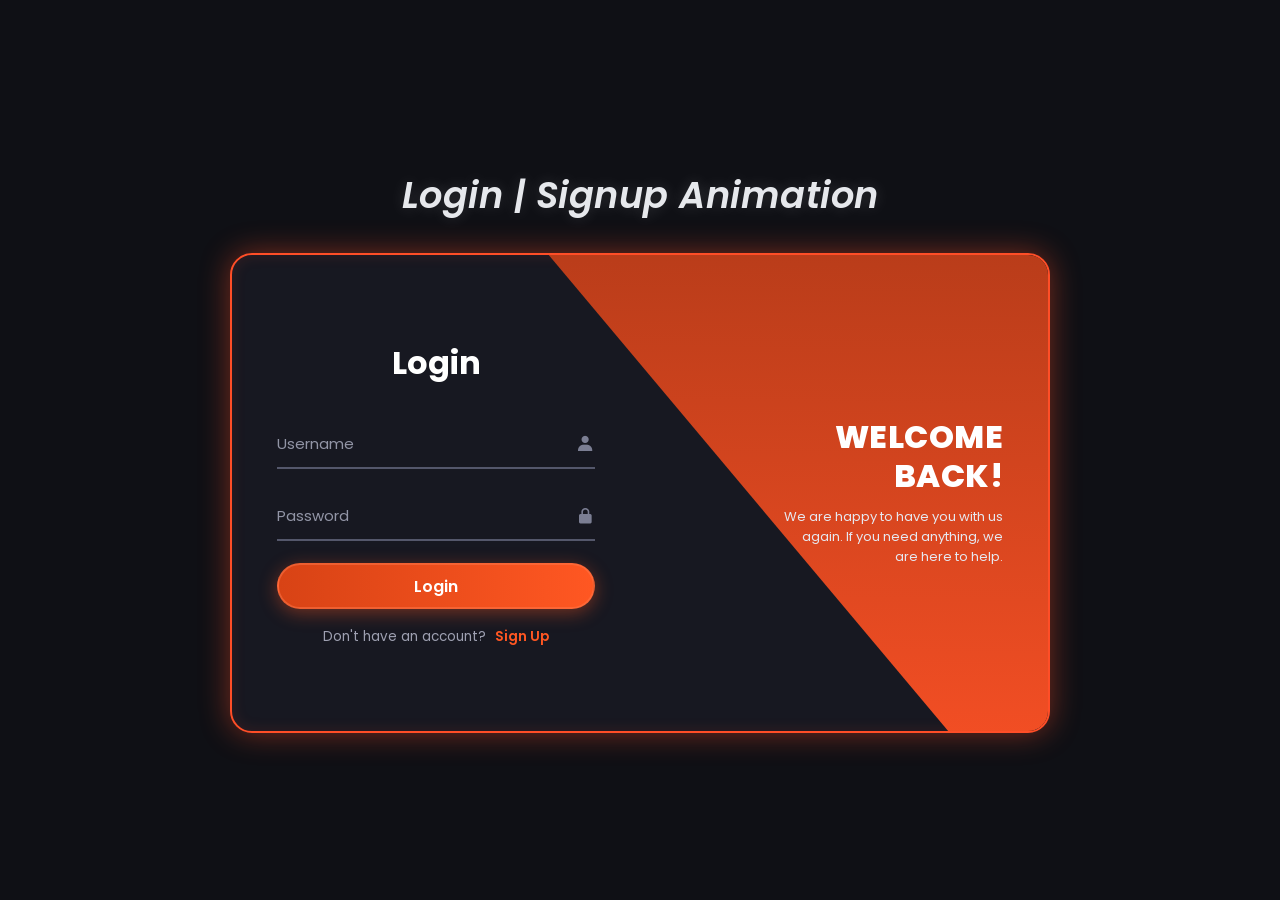
==== design one/index.html @ ea878fec "Add animated login & signup page matching TikTok design without text overflow" ====
<!DOCTYPE html>
<html lang="en">
<head>
    <meta charset="UTF-8">
    <meta name="viewport" content="width=device-width, initial-scale=1.0">
    <title>Animated Login & Signup Form | PaulCodes</title>
    <!-- Boxicons for Input Icons -->
    <link href="https://unpkg.com/boxicons@2.1.4/css/boxicons.min.css" rel="stylesheet">
    <!-- Google Fonts: Poppins -->
    <link rel="preconnect" href="https://fonts.googleapis.com">
    <link rel="preconnect" href="https://fonts.gstatic.com" crossorigin>
    <link href="https://fonts.googleapis.com/css2?family=Poppins:wght@300;400;500;600;700;800&display=swap" rel="stylesheet">
    <link rel="stylesheet" href="style.css">
</head>
<body>

    <div class="wrapper">
        <h1 class="header-title">Login | Signup Animation</h1>

        <div class="container" id="container">
            <!-- Curved Animated Background Shapes -->
            <div class="curved-shape"></div>
            <div class="curved-shape2"></div>

            <!-- ================= LOGIN FORM ================= -->
            <div class="form-box Login">
                <h2 class="animation" style="--li: 0s; --lo: 0.5s;">Login</h2>
                <form action="#" onsubmit="event.preventDefault();">
                    <div class="input-box animation" style="--li: 0.1s; --lo: 0.4s;">
                        <input type="text" id="loginUsername" required spellcheck="false" autocomplete="off">
                        <label for="loginUsername">Username</label>
                        <i class='bx bxs-user'></i>
                    </div>

                    <div class="input-box animation" style="--li: 0.2s; --lo: 0.3s;">
                        <input type="password" id="loginPassword" required autocomplete="off">
                        <label for="loginPassword">Password</label>
                        <i class='bx bxs-lock-alt'></i>
                    </div>

                    <div class="btn-box animation" style="--li: 0.3s; --lo: 0.2s;">
                        <button type="submit" class="btn">Login</button>
                    </div>

                    <div class="logreg-link animation" style="--li: 0.4s; --lo: 0.1s;">
                        <p>Don't have an account?</p>
                        <a href="javascript:void(0)" class="SignUpLink">Sign Up</a>
                    </div>
                </form>
            </div>

            <!-- ================= LOGIN INFO TEXT (RIGHT SIDE) ================= -->
            <div class="info-text Login">
                <h2 class="animation" style="--li: 0s; --lo: 0.3s;">WELCOME<br>BACK!</h2>
                <p class="animation" style="--li: 0.15s; --lo: 0.15s;">
                    We are happy to have you with us again. If you need anything, we are here to help.
                </p>
            </div>

            <!-- ================= REGISTER FORM ================= -->
            <div class="form-box Register">
                <h2 class="animation" style="--li: 0s; --lo: 0.6s;">Register</h2>
                <form action="#" onsubmit="event.preventDefault();">
                    <div class="input-box animation" style="--li: 0.1s; --lo: 0.5s;">
                        <input type="text" id="regUsername" required spellcheck="false" autocomplete="off">
                        <label for="regUsername">Username</label>
                        <i class='bx bxs-user'></i>
                    </div>

                    <div class="input-box animation" style="--li: 0.2s; --lo: 0.4s;">
                        <input type="email" id="regEmail" required spellcheck="false" autocomplete="off">
                        <label for="regEmail">Email</label>
                        <i class='bx bxs-envelope'></i>
                    </div>

                    <div class="input-box animation" style="--li: 0.3s; --lo: 0.3s;">
                        <input type="password" id="regPassword" required autocomplete="off">
                        <label for="regPassword">Password</label>
                        <i class='bx bxs-lock-alt'></i>
                    </div>

                    <div class="btn-box animation" style="--li: 0.4s; --lo: 0.2s;">
                        <button type="submit" class="btn">Register</button>
                    </div>

                    <div class="logreg-link animation" style="--li: 0.5s; --lo: 0.1s;">
                        <p>Already have an account?</p>
                        <a href="javascript:void(0)" class="SignInLink">Sign In</a>
                    </div>
                </form>
            </div>

            <!-- ================= REGISTER INFO TEXT (LEFT SIDE) ================= -->
            <div class="info-text Register">
                <h2 class="animation" style="--li: 0s; --lo: 0.3s;">WELCOME!</h2>
                <p class="animation" style="--li: 0.15s; --lo: 0.15s;">
                    We're delighted to have you here. If you need any assistance, feel free to reach out.
                </p>
            </div>
        </div>
    </div>

    <script src="script.js"></script>
</body>
</html>
---- design one/style.css ----
* {
    margin: 0;
    padding: 0;
    box-sizing: border-box;
    font-family: 'Poppins', sans-serif;
}

body {
    display: flex;
    justify-content: center;
    align-items: center;
    min-height: 100vh;
    background: #0f1015;
    overflow: hidden;
    color: #fff;
}

.wrapper {
    display: flex;
    flex-direction: column;
    align-items: center;
    gap: 30px;
    width: 100%;
    padding: 20px;
}

.header-title {
    font-size: 2.3rem;
    font-weight: 600;
    font-style: italic;
    color: #e6e8ec;
    letter-spacing: 0.5px;
    text-shadow: 0 0 15px rgba(255, 255, 255, 0.15);
}

/* ================= CONTAINER ================= */
.container {
    position: relative;
    width: 820px;
    height: 480px;
    background: #171821;
    border: 2.5px solid #ff4e27;
    box-shadow: 0 0 30px rgba(255, 78, 39, 0.45), 
                inset 0 0 15px rgba(255, 78, 39, 0.12);
    border-radius: 22px;
    overflow: hidden;
}

/* ================= CURVED ANIMATED BACKGROUND SHAPES ================= */
.curved-shape {
    position: absolute;
    right: 0;
    top: -5px;
    height: 600px;
    width: 850px;
    background: linear-gradient(135deg, #1f0e08 0%, #9e3415 42%, #ff5226 100%);
    transform: rotate(10deg) skewY(40deg);
    transform-origin: bottom right;
    transition: 1.2s cubic-bezier(0.65, 0, 0.35, 1);
    transition-delay: 1.0s;
    z-index: 1;
}

.container.active .curved-shape {
    transform: rotate(0deg) skewY(0deg);
    transition-delay: 0.3s;
}

.curved-shape2 {
    position: absolute;
    left: 260px;
    top: 100%;
    height: 700px;
    width: 850px;
    background: #171821;
    border-top: 3px solid #ff4e27;
    transform: rotate(0deg) skewY(0deg);
    transform-origin: bottom left;
    transition: 1.2s cubic-bezier(0.65, 0, 0.35, 1);
    transition-delay: 0.3s;
    z-index: 2;
}

.container.active .curved-shape2 {
    transform: rotate(-11deg) skewY(-41deg);
    transition-delay: 0.9s;
}

/* ================= FORM BOXES ================= */
.form-box {
    position: absolute;
    top: 0;
    width: 50%;
    height: 100%;
    display: flex;
    flex-direction: column;
    justify-content: center;
    padding: 0 45px;
    z-index: 10;
    overflow: hidden;
}

.form-box.Login {
    left: 0;
}

.form-box.Register {
    right: 0;
    pointer-events: none;
}

.container.active .form-box.Register {
    pointer-events: auto;
}

.container.active .form-box.Login {
    pointer-events: none;
}

.form-box h2 {
    font-size: 32px;
    color: #ffffff;
    text-align: center;
    font-weight: 700;
    margin-bottom: 10px;
}

/* Input Fields with Floating Underlines */
.input-box {
    position: relative;
    width: 100%;
    height: 50px;
    border-bottom: 2px solid #54576b;
    margin: 22px 0;
    transition: border-color 0.3s;
}

.input-box input {
    width: 100%;
    height: 100%;
    background: transparent;
    border: none;
    outline: none;
    font-size: 15px;
    color: #ffffff;
    font-weight: 500;
    padding-right: 28px;
}

.input-box label {
    position: absolute;
    top: 50%;
    left: 0;
    transform: translateY(-50%);
    font-size: 15px;
    color: #9295a6;
    pointer-events: none;
    transition: 0.3s cubic-bezier(0.4, 0, 0.2, 1);
}

.input-box input:focus ~ label,
.input-box input:valid ~ label {
    top: -5px;
    font-size: 12px;
    color: #ff6838;
}

.input-box input:focus {
    border-bottom-color: #ff6838;
}

.input-box i {
    position: absolute;
    top: 50%;
    right: 0;
    transform: translateY(-50%);
    font-size: 19px;
    color: #7b7e93;
    transition: 0.3s ease;
}

.input-box input:focus ~ i,
.input-box input:valid ~ i {
    color: #ff6838;
}

/* Button with Orange Glow Pill Gradient */
.btn-box {
    margin-top: 15px;
    width: 100%;
}

.btn {
    width: 100%;
    height: 46px;
    background: linear-gradient(90deg, #d84315, #ff5722);
    border: 2px solid rgba(255, 120, 75, 0.5);
    outline: none;
    border-radius: 40px;
    cursor: pointer;
    font-size: 16px;
    color: #ffffff;
    font-weight: 600;
    box-shadow: 0 4px 18px rgba(255, 87, 34, 0.4);
    transition: 0.3s ease;
}

.btn:hover {
    box-shadow: 0 6px 24px rgba(255, 87, 34, 0.7);
    transform: translateY(-2px);
}

.btn:active {
    transform: translateY(0);
}

/* Links to switch form */
.logreg-link {
    font-size: 13.5px;
    text-align: center;
    margin-top: 18px;
}

.logreg-link p {
    color: #9ea0b1;
    display: inline-block;
    margin-right: 5px;
}

.logreg-link a {
    color: #ff5722;
    text-decoration: none;
    font-weight: 600;
    transition: color 0.3s;
}

.logreg-link a:hover {
    text-decoration: underline;
    color: #ff784e;
}

/* ================= INFO TEXT PANELS ================= */
.info-text {
    position: absolute;
    top: 0;
    width: 50%;
    height: 100%;
    display: flex;
    flex-direction: column;
    justify-content: center;
    z-index: 10;
    pointer-events: none;
    overflow: hidden;
}

/* Login Info: Confined to the right half and right-aligned to prevent any overlap */
.info-text.Login {
    right: 0;
    text-align: right;
    padding: 0 45px 0 20px;
    align-items: flex-end;
}

/* Register Info: Confined to the left half and left-aligned */
.info-text.Register {
    left: 0;
    text-align: left;
    padding: 0 20px 0 45px;
    align-items: flex-start;
}

.info-text h2 {
    font-size: 32px;
    color: #ffffff;
    line-height: 1.2;
    font-weight: 800;
    letter-spacing: 0.5px;
    margin-bottom: 12px;
    text-transform: uppercase;
}

.info-text p {
    font-size: 13px;
    color: #e6e8f0;
    line-height: 1.55;
    max-width: 220px;
}

/* ================= STAGGERED ENTRANCE & EXIT ANIMATIONS ================= */
.form-box.Login .animation {
    transform: translateX(0);
    opacity: 1;
    filter: blur(0);
    transition: 0.7s ease;
    transition-delay: calc(0.1s + var(--li, 0s));
}

.container.active .form-box.Login .animation {
    transform: translateX(-120%);
    opacity: 0;
    filter: blur(10px);
    transition-delay: calc(0.05s + var(--lo, 0s));
}

.info-text.Login .animation {
    transform: translateX(0);
    opacity: 1;
    filter: blur(0);
    transition: 0.7s ease;
    transition-delay: calc(0.1s + var(--li, 0s));
}

.container.active .info-text.Login .animation {
    transform: translateX(120%);
    opacity: 0;
    filter: blur(10px);
    transition-delay: calc(0.05s + var(--lo, 0s));
}

.form-box.Register .animation {
    transform: translateX(120%);
    opacity: 0;
    filter: blur(10px);
    transition: 0.7s ease;
    transition-delay: calc(0.05s + var(--lo, 0s));
}

.container.active .form-box.Register .animation {
    transform: translateX(0%);
    opacity: 1;
    filter: blur(0);
    transition-delay: calc(0.1s + var(--li, 0s));
}

.info-text.Register .animation {
    transform: translateX(-120%);
    opacity: 0;
    filter: blur(10px);
    transition: 0.7s ease;
    transition-delay: calc(0.05s + var(--lo, 0s));
}

.container.active .info-text.Register .animation {
    transform: translateX(0);
    opacity: 1;
    filter: blur(0);
    transition-delay: calc(0.1s + var(--li, 0s));
}

/* ================= RESPONSIVE ================= */
@media (max-width: 860px) {
    .container {
        width: 100%;
        max-width: 480px;
        height: 600px;
    }

    .form-box,
    .info-text {
        width: 100%;
        padding: 0 30px;
    }

    .info-text {
        display: none;
    }
}
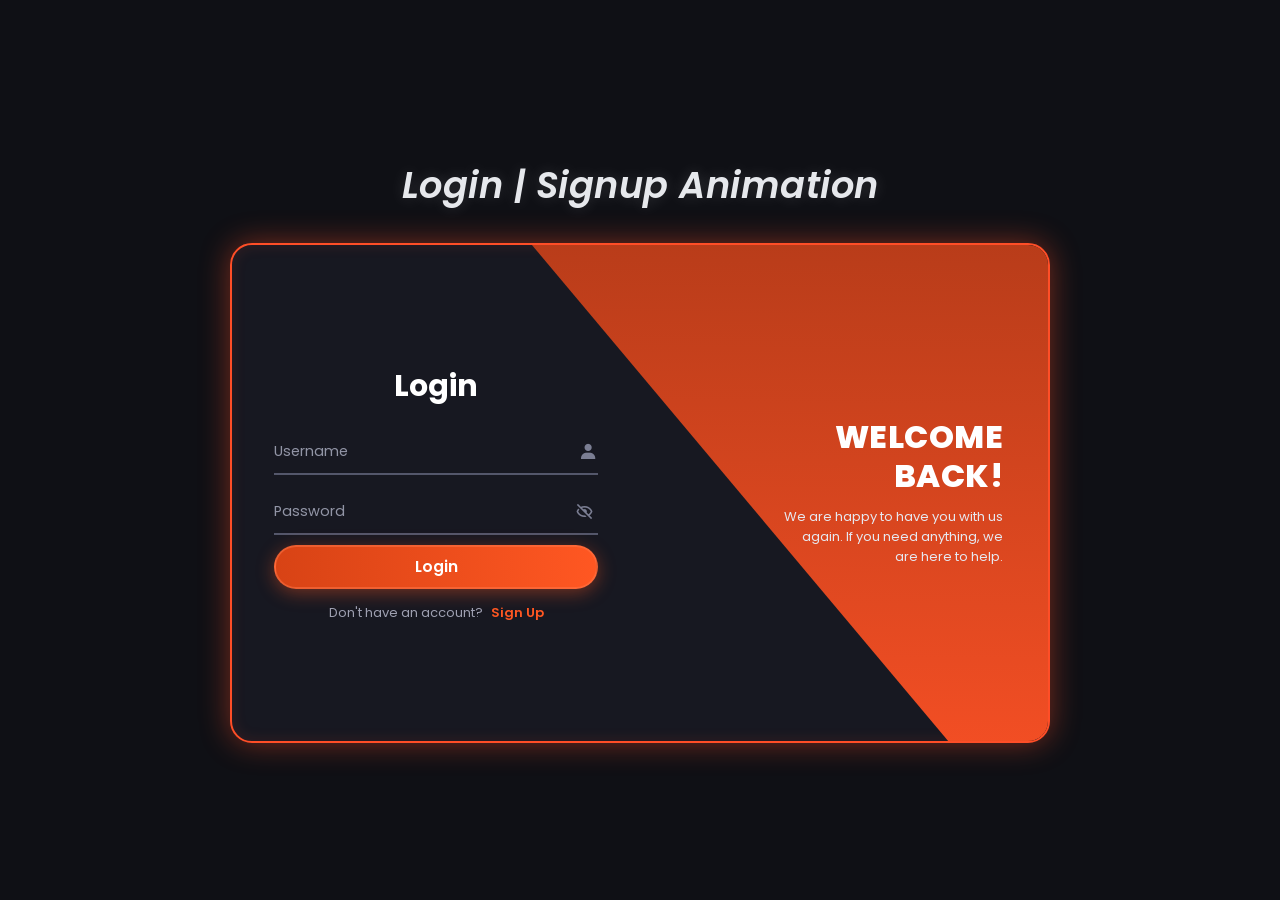
==== commit b27f321a: "Implement secure authorization: PBKDF2-SHA256, password strength policy, brute force lockout, and vi" ====
--- a/design one/index.html
+++ b/design one/index.html
@@ -3,7 +3,7 @@
 <head>
     <meta charset="UTF-8">
     <meta name="viewport" content="width=device-width, initial-scale=1.0">
-    <title>Animated Login & Signup Form | PaulCodes</title>
+    <title>Secure Animated Login & Signup Form | PaulCodes</title>
     <!-- Boxicons for Input Icons -->
     <link href="https://unpkg.com/boxicons@2.1.4/css/boxicons.min.css" rel="stylesheet">
     <!-- Google Fonts: Poppins -->
@@ -13,6 +13,12 @@
     <link rel="stylesheet" href="style.css">
 </head>
 <body>
+
+    <!-- Notification Toast -->
+    <div id="toast" class="toast" role="alert" aria-live="assertive">
+        <i id="toastIcon" class='bx bx-info-circle'></i>
+        <span id="toastMsg">Notification message</span>
+    </div>
 
     <div class="wrapper">
         <h1 class="header-title">Login | Signup Animation</h1>
@@ -25,21 +31,27 @@
             <!-- ================= LOGIN FORM ================= -->
             <div class="form-box Login">
                 <h2 class="animation" style="--li: 0s; --lo: 0.5s;">Login</h2>
-                <form action="#" onsubmit="event.preventDefault();">
+                <form id="loginForm" action="#" novalidate>
                     <div class="input-box animation" style="--li: 0.1s; --lo: 0.4s;">
-                        <input type="text" id="loginUsername" required spellcheck="false" autocomplete="off">
+                        <input type="text" id="loginUsername" required spellcheck="false" autocomplete="username">
                         <label for="loginUsername">Username</label>
                         <i class='bx bxs-user'></i>
                     </div>
 
                     <div class="input-box animation" style="--li: 0.2s; --lo: 0.3s;">
-                        <input type="password" id="loginPassword" required autocomplete="off">
+                        <input type="password" id="loginPassword" required autocomplete="current-password">
                         <label for="loginPassword">Password</label>
-                        <i class='bx bxs-lock-alt'></i>
+                        <i class='bx bx-hide toggle-pass' id="toggleLoginPass" title="Toggle password visibility" role="button" tabindex="0"></i>
+                    </div>
+
+                    <!-- Brute-force Lockout Alert -->
+                    <div id="lockoutNotice" class="lockout-notice" style="display: none;">
+                        <i class='bx bxs-error-circle'></i>
+                        <span id="lockoutTimer">Account locked. Wait 30s.</span>
                     </div>
 
                     <div class="btn-box animation" style="--li: 0.3s; --lo: 0.2s;">
-                        <button type="submit" class="btn">Login</button>
+                        <button type="submit" id="btnLogin" class="btn">Login</button>
                     </div>
 
                     <div class="logreg-link animation" style="--li: 0.4s; --lo: 0.1s;">
@@ -60,30 +72,41 @@
             <!-- ================= REGISTER FORM ================= -->
             <div class="form-box Register">
                 <h2 class="animation" style="--li: 0s; --lo: 0.6s;">Register</h2>
-                <form action="#" onsubmit="event.preventDefault();">
-                    <div class="input-box animation" style="--li: 0.1s; --lo: 0.5s;">
-                        <input type="text" id="regUsername" required spellcheck="false" autocomplete="off">
+                <form id="registerForm" action="#" novalidate>
+                    <div class="input-box animation" style="--li: 0.08s; --lo: 0.5s;">
+                        <input type="text" id="regUsername" required spellcheck="false" autocomplete="username">
                         <label for="regUsername">Username</label>
                         <i class='bx bxs-user'></i>
                     </div>
 
-                    <div class="input-box animation" style="--li: 0.2s; --lo: 0.4s;">
-                        <input type="email" id="regEmail" required spellcheck="false" autocomplete="off">
+                    <div class="input-box animation" style="--li: 0.16s; --lo: 0.4s;">
+                        <input type="email" id="regEmail" required spellcheck="false" autocomplete="email">
                         <label for="regEmail">Email</label>
                         <i class='bx bxs-envelope'></i>
                     </div>
 
-                    <div class="input-box animation" style="--li: 0.3s; --lo: 0.3s;">
-                        <input type="password" id="regPassword" required autocomplete="off">
+                    <div class="input-box password-box animation" style="--li: 0.24s; --lo: 0.3s;">
+                        <input type="password" id="regPassword" required autocomplete="new-password">
                         <label for="regPassword">Password</label>
-                        <i class='bx bxs-lock-alt'></i>
+                        <i class='bx bx-hide toggle-pass' id="toggleRegPass" title="Toggle password visibility" role="button" tabindex="0"></i>
+                    </div>
+
+                    <!-- Password Strength Meter -->
+                    <div id="strengthContainer" class="strength-container animation" style="--li: 0.32s; --lo: 0.25s;">
+                        <div class="strength-bar-track">
+                            <div id="strengthBar" class="strength-bar"></div>
+                        </div>
+                        <div class="strength-meta">
+                            <span id="strengthLabel" class="strength-label">Strength: None</span>
+                            <span id="strengthHint" class="strength-hint">Min 8 chars, A-Z, 0-9, symbol</span>
+                        </div>
                     </div>
 
                     <div class="btn-box animation" style="--li: 0.4s; --lo: 0.2s;">
-                        <button type="submit" class="btn">Register</button>
+                        <button type="submit" id="btnRegister" class="btn">Register</button>
                     </div>
 
-                    <div class="logreg-link animation" style="--li: 0.5s; --lo: 0.1s;">
+                    <div class="logreg-link animation" style="--li: 0.48s; --lo: 0.1s;">
                         <p>Already have an account?</p>
                         <a href="javascript:void(0)" class="SignInLink">Sign In</a>
                     </div>
@@ -97,6 +120,19 @@
                     We're delighted to have you here. If you need any assistance, feel free to reach out.
                 </p>
             </div>
+
+            <!-- ================= AUTHENTICATED ACTIVE SESSION VIEW ================= -->
+            <div id="authSuccessOverlay" class="auth-overlay" style="display: none;">
+                <div class="auth-card">
+                    <i class='bx bxs-check-shield auth-shield-icon'></i>
+                    <h2>Authorization Verified</h2>
+                    <p class="auth-user-msg">Welcome back, <strong id="authUsername">User</strong>!</p>
+                    <div class="auth-meta-badge">
+                        <span class="auth-dot"></span> Secure Session Active (PBKDF2-SHA256)
+                    </div>
+                    <button id="btnLogout" class="btn btn-logout">Sign Out</button>
+                </div>
+            </div>
         </div>
     </div>
 
--- a/design one/style.css
+++ b/design one/style.css
@@ -37,7 +37,7 @@
 .container {
     position: relative;
     width: 820px;
-    height: 480px;
+    height: 500px;
     background: #171821;
     border: 2.5px solid #ff4e27;
     box-shadow: 0 0 30px rgba(255, 78, 39, 0.45), 
@@ -51,8 +51,8 @@
     position: absolute;
     right: 0;
     top: -5px;
-    height: 600px;
-    width: 850px;
+    height: 620px;
+    width: 860px;
     background: linear-gradient(135deg, #1f0e08 0%, #9e3415 42%, #ff5226 100%);
     transform: rotate(10deg) skewY(40deg);
     transform-origin: bottom right;
@@ -70,8 +70,8 @@
     position: absolute;
     left: 260px;
     top: 100%;
-    height: 700px;
-    width: 850px;
+    height: 720px;
+    width: 860px;
     background: #171821;
     border-top: 3px solid #ff4e27;
     transform: rotate(0deg) skewY(0deg);
@@ -95,7 +95,7 @@
     display: flex;
     flex-direction: column;
     justify-content: center;
-    padding: 0 45px;
+    padding: 0 42px;
     z-index: 10;
     overflow: hidden;
 }
@@ -118,20 +118,20 @@
 }
 
 .form-box h2 {
-    font-size: 32px;
+    font-size: 30px;
     color: #ffffff;
     text-align: center;
     font-weight: 700;
-    margin-bottom: 10px;
+    margin-bottom: 6px;
 }
 
 /* Input Fields with Floating Underlines */
 .input-box {
     position: relative;
     width: 100%;
-    height: 50px;
+    height: 46px;
     border-bottom: 2px solid #54576b;
-    margin: 22px 0;
+    margin: 14px 0 6px;
     transition: border-color 0.3s;
 }
 
@@ -141,10 +141,10 @@
     background: transparent;
     border: none;
     outline: none;
-    font-size: 15px;
+    font-size: 14.5px;
     color: #ffffff;
     font-weight: 500;
-    padding-right: 28px;
+    padding-right: 32px;
 }
 
 .input-box label {
@@ -152,16 +152,17 @@
     top: 50%;
     left: 0;
     transform: translateY(-50%);
-    font-size: 15px;
+    font-size: 14.5px;
     color: #9295a6;
     pointer-events: none;
     transition: 0.3s cubic-bezier(0.4, 0, 0.2, 1);
 }
 
 .input-box input:focus ~ label,
-.input-box input:valid ~ label {
+.input-box input:valid ~ label,
+.input-box.has-val label {
     top: -5px;
-    font-size: 12px;
+    font-size: 11.5px;
     color: #ff6838;
 }
 
@@ -179,46 +180,148 @@
     transition: 0.3s ease;
 }
 
+.input-box i.toggle-pass {
+    cursor: pointer;
+    user-select: none;
+    padding: 4px;
+}
+
+.input-box i.toggle-pass:hover {
+    color: #ff6838;
+}
+
 .input-box input:focus ~ i,
 .input-box input:valid ~ i {
     color: #ff6838;
 }
 
+/* ================= PASSWORD STRENGTH METER ================= */
+.strength-container {
+    width: 100%;
+    margin-top: 4px;
+    margin-bottom: 6px;
+    transition: 0.3s ease;
+}
+
+.strength-bar-track {
+    width: 100%;
+    height: 4px;
+    background: #252837;
+    border-radius: 4px;
+    overflow: hidden;
+    margin-bottom: 4px;
+}
+
+.strength-bar {
+    height: 100%;
+    width: 0%;
+    border-radius: 4px;
+    transition: width 0.35s ease, background-color 0.35s ease;
+}
+
+.strength-bar.weak {
+    width: 25%;
+    background-color: #ef4444;
+    box-shadow: 0 0 8px rgba(239, 68, 68, 0.6);
+}
+
+.strength-bar.fair {
+    width: 50%;
+    background-color: #f97316;
+    box-shadow: 0 0 8px rgba(249, 115, 22, 0.6);
+}
+
+.strength-bar.good {
+    width: 75%;
+    background-color: #eab308;
+    box-shadow: 0 0 8px rgba(234, 179, 8, 0.6);
+}
+
+.strength-bar.strong {
+    width: 100%;
+    background-color: #10b981;
+    box-shadow: 0 0 10px rgba(16, 185, 129, 0.8);
+}
+
+.strength-meta {
+    display: flex;
+    justify-content: space-between;
+    align-items: center;
+    font-size: 11px;
+}
+
+.strength-label {
+    font-weight: 600;
+    color: #9295a6;
+    transition: color 0.3s;
+}
+
+.strength-label.weak { color: #ef4444; }
+.strength-label.fair { color: #f97316; }
+.strength-label.good { color: #eab308; }
+.strength-label.strong { color: #10b981; }
+
+.strength-hint {
+    color: #7b7e93;
+    font-size: 10.5px;
+}
+
+/* ================= LOCKOUT WARNING ================= */
+.lockout-notice {
+    display: flex;
+    align-items: center;
+    gap: 6px;
+    background: rgba(239, 68, 68, 0.15);
+    border: 1px solid rgba(239, 68, 68, 0.4);
+    color: #fca5a5;
+    padding: 6px 10px;
+    border-radius: 8px;
+    font-size: 11.5px;
+    margin-top: 8px;
+}
+
 /* Button with Orange Glow Pill Gradient */
 .btn-box {
-    margin-top: 15px;
+    margin-top: 10px;
     width: 100%;
 }
 
 .btn {
     width: 100%;
-    height: 46px;
+    height: 44px;
     background: linear-gradient(90deg, #d84315, #ff5722);
     border: 2px solid rgba(255, 120, 75, 0.5);
     outline: none;
     border-radius: 40px;
     cursor: pointer;
-    font-size: 16px;
+    font-size: 15.5px;
     color: #ffffff;
     font-weight: 600;
     box-shadow: 0 4px 18px rgba(255, 87, 34, 0.4);
     transition: 0.3s ease;
 }
 
-.btn:hover {
+.btn:hover:not(:disabled) {
     box-shadow: 0 6px 24px rgba(255, 87, 34, 0.7);
     transform: translateY(-2px);
 }
 
-.btn:active {
+.btn:active:not(:disabled) {
     transform: translateY(0);
+}
+
+.btn:disabled {
+    opacity: 0.5;
+    cursor: not-allowed;
+    filter: grayscale(0.5);
+    box-shadow: none;
 }
 
 /* Links to switch form */
 .logreg-link {
-    font-size: 13.5px;
+    font-size: 13px;
     text-align: center;
-    margin-top: 18px;
+    margin-top: 14px;
 }
 
 .logreg-link p {
@@ -253,7 +356,7 @@
     overflow: hidden;
 }
 
-/* Login Info: Confined to the right half and right-aligned to prevent any overlap */
+/* Login Info: Confined to right half and right-aligned */
 .info-text.Login {
     right: 0;
     text-align: right;
@@ -261,7 +364,7 @@
     align-items: flex-end;
 }
 
-/* Register Info: Confined to the left half and left-aligned */
+/* Register Info: Confined to left half and left-aligned */
 .info-text.Register {
     left: 0;
     text-align: left;
@@ -347,6 +450,134 @@
     transition-delay: calc(0.1s + var(--li, 0s));
 }
 
+/* ================= TOAST NOTIFICATION ================= */
+.toast {
+    position: fixed;
+    top: 25px;
+    right: 25px;
+    display: flex;
+    align-items: center;
+    gap: 10px;
+    padding: 12px 20px;
+    background: #1e202d;
+    border: 1px solid #ff4e27;
+    border-radius: 12px;
+    box-shadow: 0 8px 30px rgba(0, 0, 0, 0.5), 0 0 15px rgba(255, 78, 39, 0.3);
+    color: #fff;
+    font-size: 13.5px;
+    font-weight: 500;
+    transform: translateY(-80px);
+    opacity: 0;
+    transition: transform 0.4s cubic-bezier(0.175, 0.885, 0.32, 1.275), opacity 0.4s ease;
+    z-index: 1000;
+    max-width: 380px;
+}
+
+.toast.show {
+    transform: translateY(0);
+    opacity: 1;
+}
+
+.toast.success {
+    border-color: #10b981;
+    box-shadow: 0 8px 30px rgba(0, 0, 0, 0.5), 0 0 15px rgba(16, 185, 129, 0.3);
+}
+.toast.success i { color: #10b981; font-size: 20px; }
+
+.toast.error {
+    border-color: #ef4444;
+    box-shadow: 0 8px 30px rgba(0, 0, 0, 0.5), 0 0 15px rgba(239, 68, 68, 0.3);
+}
+.toast.error i { color: #ef4444; font-size: 20px; }
+
+.toast.warning {
+    border-color: #f59e0b;
+    box-shadow: 0 8px 30px rgba(0, 0, 0, 0.5), 0 0 15px rgba(245, 158, 11, 0.3);
+}
+.toast.warning i { color: #f59e0b; font-size: 20px; }
+
+/* ================= AUTHENTICATED ACTIVE SESSION VIEW ================= */
+.auth-overlay {
+    position: absolute;
+    inset: 0;
+    background: rgba(15, 16, 21, 0.94);
+    backdrop-filter: blur(10px);
+    z-index: 50;
+    display: flex;
+    justify-content: center;
+    align-items: center;
+    animation: fadeIn 0.4s ease;
+}
+
+@keyframes fadeIn {
+    from { opacity: 0; transform: scale(0.96); }
+    to { opacity: 1; transform: scale(1); }
+}
+
+.auth-card {
+    background: #171821;
+    border: 2px solid #10b981;
+    box-shadow: 0 0 30px rgba(16, 185, 129, 0.35);
+    border-radius: 18px;
+    padding: 30px 40px;
+    text-align: center;
+    max-width: 400px;
+    width: 90%;
+}
+
+.auth-shield-icon {
+    font-size: 55px;
+    color: #10b981;
+    margin-bottom: 10px;
+    filter: drop-shadow(0 0 12px rgba(16, 185, 129, 0.6));
+}
+
+.auth-card h2 {
+    font-size: 24px;
+    color: #fff;
+    margin-bottom: 6px;
+    font-weight: 700;
+}
+
+.auth-user-msg {
+    font-size: 14px;
+    color: #cbd5e1;
+    margin-bottom: 12px;
+}
+
+.auth-meta-badge {
+    display: inline-flex;
+    align-items: center;
+    gap: 6px;
+    background: rgba(16, 185, 129, 0.12);
+    border: 1px solid rgba(16, 185, 129, 0.35);
+    color: #34d399;
+    font-size: 12px;
+    font-weight: 500;
+    padding: 5px 12px;
+    border-radius: 20px;
+    margin-bottom: 20px;
+}
+
+.auth-dot {
+    width: 7px;
+    height: 7px;
+    background: #10b981;
+    border-radius: 50%;
+    box-shadow: 0 0 8px #10b981;
+}
+
+.btn-logout {
+    background: linear-gradient(90deg, #374151, #4b5563);
+    border-color: rgba(156, 163, 175, 0.4);
+    box-shadow: 0 4px 12px rgba(0, 0, 0, 0.3);
+}
+
+.btn-logout:hover {
+    box-shadow: 0 6px 18px rgba(75, 85, 99, 0.5);
+    background: linear-gradient(90deg, #4b5563, #6b7280);
+}
+
 /* ================= RESPONSIVE ================= */
 @media (max-width: 860px) {
     .container {
